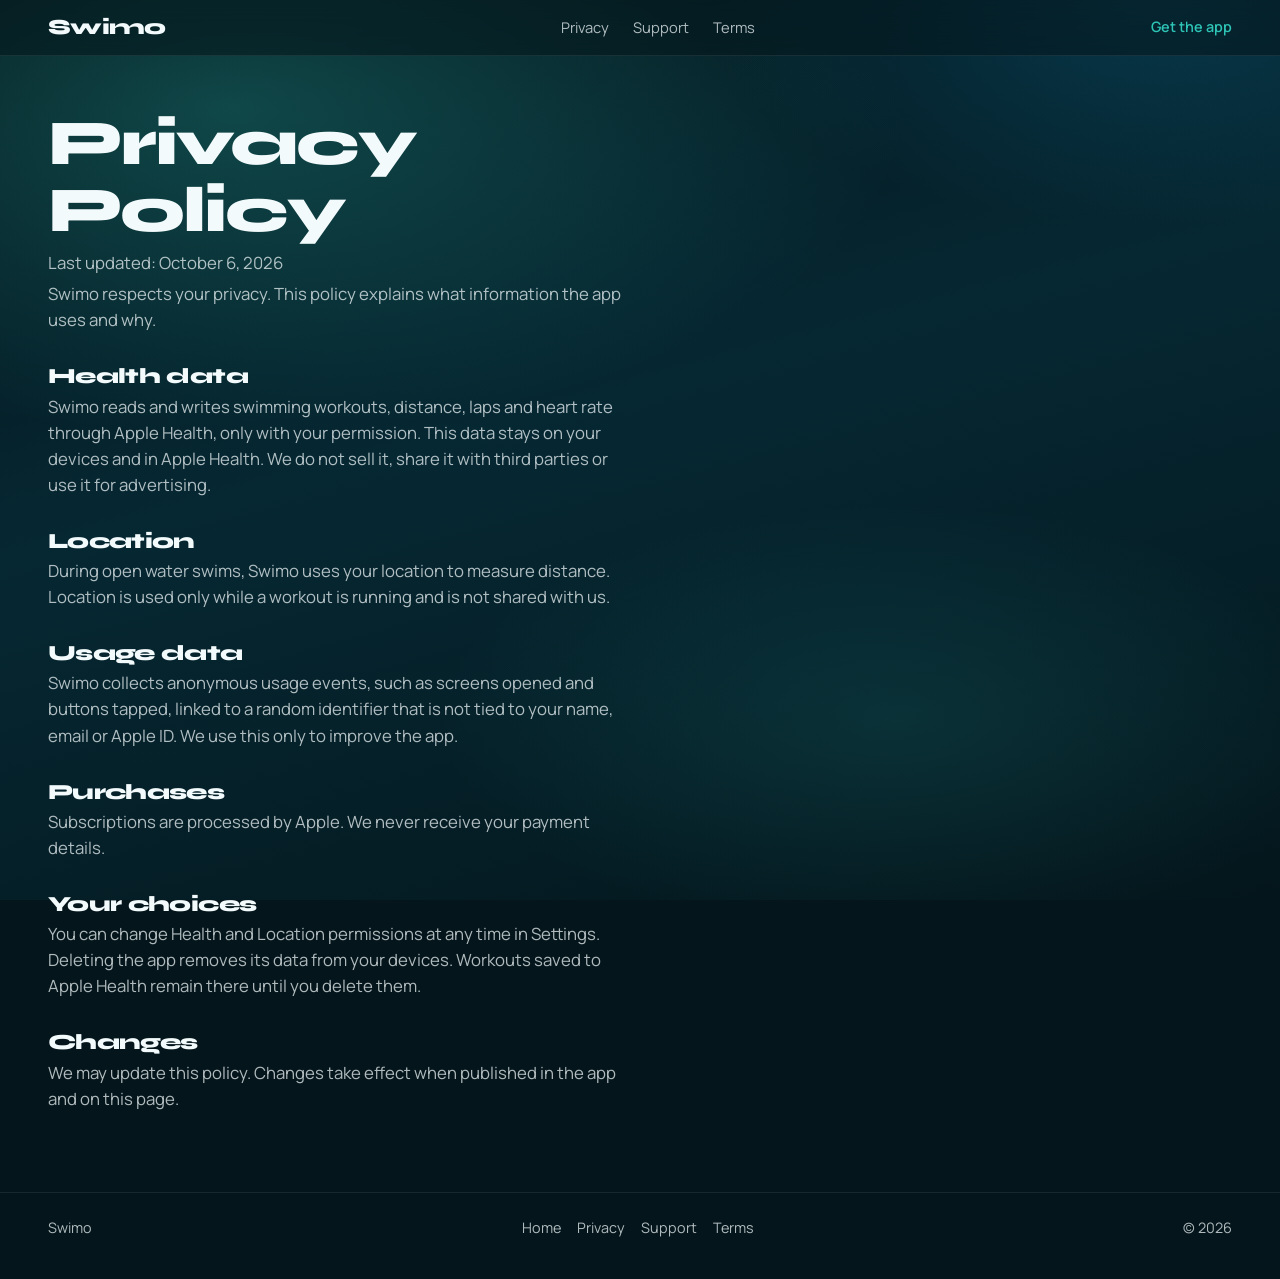
==== privacy.html @ 597577e4 "Add privacy, support, and terms pages for swimo.me. The marketing page now uses the Swimo name and t" ====
<!DOCTYPE html>
<html lang="en">
  <head>
    <meta charset="UTF-8" />
    <meta name="viewport" content="width=device-width, initial-scale=1" />
    <title>Privacy Policy — Swimo</title>
    <meta
      name="description"
      content="How Swimo uses health, location, and anonymous usage data."
    />
    <link rel="preconnect" href="https://fonts.googleapis.com" />
    <link rel="preconnect" href="https://fonts.gstatic.com" crossorigin />
    <link
      href="https://fonts.googleapis.com/css2?family=Manrope:wght@400;500;600;700&family=Syne:wght@600;700;800&display=swap"
      rel="stylesheet"
    />
    <link rel="icon" href="assets/app-icon.png" />
    <link rel="stylesheet" href="styles.css" />
  </head>
  <body>
    <div class="water" aria-hidden="true"></div>

    <header class="top">
      <a class="brand-mark" href="marketing">Swimo</a>
      <nav class="top-nav legal-nav">
        <a href="privacy" aria-current="page">Privacy</a>
        <a href="support">Support</a>
        <a href="terms">Terms</a>
      </nav>
      <a class="top-cta" href="https://apps.apple.com/us/app/swimo/id6764766248" rel="noopener">Get the app</a>
    </header>

    <main class="page">
      <h1>Privacy Policy</h1>
      <p class="updated">Last updated: October 6, 2026</p>
      <p>Swimo respects your privacy. This policy explains what information the app uses and why.</p>

      <h2>Health data</h2>
      <p>
        Swimo reads and writes swimming workouts, distance, laps and heart rate through Apple Health, only with your permission. This data stays on your devices and in Apple Health. We do not sell it, share it with third parties or use it for advertising.
      </p>

      <h2>Location</h2>
      <p>
        During open water swims, Swimo uses your location to measure distance. Location is used only while a workout is running and is not shared with us.
      </p>

      <h2>Usage data</h2>
      <p>
        Swimo collects anonymous usage events, such as screens opened and buttons tapped, linked to a random identifier that is not tied to your name, email or Apple ID. We use this only to improve the app.
      </p>

      <h2>Purchases</h2>
      <p>Subscriptions are processed by Apple. We never receive your payment details.</p>

      <h2>Your choices</h2>
      <p>
        You can change Health and Location permissions at any time in Settings. Deleting the app removes its data from your devices. Workouts saved to Apple Health remain there until you delete them.
      </p>

      <h2>Changes</h2>
      <p>We may update this policy. Changes take effect when published in the app and on this page.</p>
    </main>

    <footer class="foot">
      <span>Swimo</span>
      <nav class="foot-nav">
        <a href="marketing">Home</a>
        <a href="privacy">Privacy</a>
        <a href="support">Support</a>
        <a href="terms">Terms</a>
      </nav>
      <span>© <span id="year"></span></span>
    </footer>

    <script src="main.js"></script>
  </body>
</html>
---- styles.css ----
:root {
  --ink: #04161c;
  --foam: #f3fafb;
  --aqua: #2ec4b6;
  --deep: #0a4d68;
  --signal: #ff6b4a;
  --muted: rgba(243, 250, 251, 0.72);
  --ease: cubic-bezier(0.22, 1, 0.36, 1);
}

*,
*::before,
*::after {
  box-sizing: border-box;
}

html {
  scroll-behavior: smooth;
}

body {
  margin: 0;
  color: var(--foam);
  background: var(--ink);
  font-family: Manrope, sans-serif;
  font-size: 1.05rem;
  line-height: 1.55;
  overflow-x: hidden;
}

h1,
h2,
.brand-hero,
.brand-mark {
  font-family: Syne, sans-serif;
  font-weight: 800;
  letter-spacing: -0.03em;
  line-height: 1.05;
}

a {
  color: inherit;
  text-decoration: none;
}

.water {
  position: fixed;
  inset: 0;
  z-index: -1;
  background:
    radial-gradient(ellipse 80% 55% at 15% 10%, rgba(46, 196, 182, 0.28), transparent 55%),
    radial-gradient(ellipse 70% 50% at 90% 0%, rgba(10, 77, 104, 0.55), transparent 50%),
    radial-gradient(ellipse 60% 40% at 70% 80%, rgba(46, 196, 182, 0.12), transparent 60%),
    linear-gradient(165deg, #031015 0%, #062833 45%, #04161c 100%);
  background-size: 120% 120%, 100% 100%, 100% 100%, 100% 100%;
  animation: tide 18s var(--ease) infinite alternate;
}

@keyframes tide {
  from {
    background-position: 0% 40%, 100% 0%, 50% 100%, 0 0;
  }
  to {
    background-position: 30% 0%, 70% 20%, 40% 70%, 0 0;
  }
}

.top {
  position: sticky;
  top: 0;
  z-index: 10;
  display: flex;
  align-items: center;
  justify-content: space-between;
  flex-wrap: wrap;
  gap: 1rem;
  padding: 1rem clamp(1.25rem, 4vw, 3rem);
  backdrop-filter: blur(14px);
  background: rgba(4, 22, 28, 0.55);
  border-bottom: 1px solid rgba(243, 250, 251, 0.08);
}

.brand-mark {
  font-size: 1.35rem;
}

.top-nav {
  display: none;
  gap: 1.5rem;
  font-size: 0.92rem;
  color: var(--muted);
}

.top-nav a:hover,
.foot-nav a:hover {
  color: var(--foam);
}

.legal-nav {
  display: flex;
}

.foot-nav {
  display: flex;
  gap: 1rem;
}

.top-cta {
  font-size: 0.9rem;
  font-weight: 600;
  color: var(--aqua);
}

.hero {
  min-height: 100svh;
  display: grid;
  align-items: center;
  gap: clamp(2rem, 5vw, 4rem);
  padding: clamp(3rem, 8vh, 6rem) clamp(1.25rem, 4vw, 3rem) 4rem;
  grid-template-columns: 1fr;
}

.brand-hero {
  margin: 0 0 0.75rem;
  font-size: clamp(2.8rem, 10vw, 5.5rem);
  background: linear-gradient(120deg, var(--foam) 20%, var(--aqua) 90%);
  -webkit-background-clip: text;
  background-clip: text;
  color: transparent;
  animation: rise 0.9s var(--ease) both;
}

.hero h1 {
  margin: 0;
  max-width: 11ch;
  font-size: clamp(2rem, 6vw, 3.4rem);
  animation: rise 0.9s var(--ease) 0.08s both;
}

.lede {
  margin: 1.1rem 0 0;
  max-width: 34rem;
  color: var(--muted);
  font-size: 1.08rem;
  animation: rise 0.9s var(--ease) 0.16s both;
}

.cta-row {
  display: flex;
  flex-wrap: wrap;
  gap: 0.85rem;
  margin-top: 1.75rem;
  animation: rise 0.9s var(--ease) 0.24s both;
}

.btn {
  display: inline-flex;
  align-items: center;
  justify-content: center;
  padding: 0.85rem 1.35rem;
  border-radius: 0.65rem;
  font-weight: 700;
  font-size: 0.95rem;
  transition: background 0.2s ease, color 0.2s ease, border-color 0.2s ease;
}

.btn.primary {
  background: var(--signal);
  color: #1a0a06;
}

.btn.primary:hover {
  filter: brightness(1.06);
}

.btn.ghost {
  border: 1px solid rgba(243, 250, 251, 0.28);
  color: var(--foam);
}

.btn.ghost:hover {
  border-color: var(--aqua);
  color: var(--aqua);
}

.hero-visual {
  animation: rise 1s var(--ease) 0.2s both;
}

.watch-stage {
  position: relative;
  width: min(100%, 26rem);
  margin-inline: auto;
  aspect-ratio: 1;
  display: grid;
  place-items: center;
}

.logo-orb {
  position: absolute;
  width: 72%;
  opacity: 0.18;
  filter: blur(1px);
  animation: drift 10s ease-in-out infinite alternate;
}

.watch-face {
  position: relative;
  width: min(72%, 15rem);
  aspect-ratio: 0.86;
  padding: 1.4rem 1.15rem;
  border-radius: 2rem;
  background: linear-gradient(160deg, #f7fcfd, #d7eef1);
  color: var(--ink);
  box-shadow:
    0 0 0 10px rgba(4, 22, 28, 0.55),
    0 30px 60px rgba(0, 0, 0, 0.35);
  display: flex;
  flex-direction: column;
}

.wf-label {
  font-size: 0.85rem;
  font-weight: 600;
  opacity: 0.65;
}

.wf-value {
  font-family: Syne, sans-serif;
  font-size: 3.4rem;
  font-weight: 800;
  color: var(--deep);
  line-height: 1;
}

.wf-sub {
  margin-top: 0.2rem;
  font-size: 0.9rem;
  font-weight: 600;
}

.wf-bars {
  margin-top: auto;
  display: flex;
  align-items: flex-end;
  gap: 0.28rem;
  height: 3.2rem;
}

.wf-bars i {
  flex: 1;
  display: block;
  border-radius: 999px;
  background: var(--aqua);
  transform-origin: bottom;
  animation: bar 2.8s var(--ease) infinite alternate;
}

.wf-bars i:nth-child(1) { height: 35%; animation-delay: 0s; }
.wf-bars i:nth-child(2) { height: 55%; animation-delay: 0.1s; }
.wf-bars i:nth-child(3) { height: 42%; animation-delay: 0.2s; }
.wf-bars i:nth-child(4) { height: 78%; animation-delay: 0.05s; }
.wf-bars i:nth-child(5) { height: 60%; animation-delay: 0.15s; }
.wf-bars i:nth-child(6) { height: 90%; animation-delay: 0.25s; }
.wf-bars i:nth-child(7) { height: 48%; animation-delay: 0.08s; }
.wf-bars i:nth-child(8) { height: 66%; animation-delay: 0.18s; }

@keyframes bar {
  to {
    transform: scaleY(0.72);
  }
}

@keyframes drift {
  from {
    transform: translate(-4%, 2%) scale(1);
  }
  to {
    transform: translate(3%, -3%) scale(1.04);
  }
}

@keyframes rise {
  from {
    opacity: 0;
    transform: translateY(1.25rem);
  }
  to {
    opacity: 1;
    transform: translateY(0);
  }
}

.band,
.split,
.close {
  padding: clamp(4rem, 10vh, 7rem) clamp(1.25rem, 4vw, 3rem);
  max-width: 72rem;
  margin: 0 auto;
}

.eyebrow {
  margin: 0 0 0.6rem;
  text-transform: uppercase;
  letter-spacing: 0.14em;
  font-size: 0.75rem;
  font-weight: 700;
  color: var(--aqua);
}

h2 {
  margin: 0;
  font-size: clamp(1.8rem, 4.5vw, 2.8rem);
  max-width: 14ch;
}

.support {
  margin: 1rem 0 0;
  max-width: 36rem;
  color: var(--muted);
}

.metric-strip {
  list-style: none;
  display: flex;
  flex-wrap: wrap;
  gap: 0.75rem 1.5rem;
  padding: 0;
  margin: 2.25rem 0 0;
  font-family: Syne, sans-serif;
  font-weight: 700;
  font-size: clamp(1.4rem, 3vw, 2rem);
  color: rgba(243, 250, 251, 0.92);
}

.metric-strip li {
  position: relative;
}

.metric-strip li:not(:last-child)::after {
  content: "·";
  margin-left: 1.5rem;
  color: var(--aqua);
}

.split {
  display: grid;
  gap: 2rem;
  align-items: center;
}

.route-panel {
  border-radius: 1.25rem;
  border: 1px dashed rgba(243, 250, 251, 0.25);
  background: rgba(10, 77, 104, 0.25);
  color: var(--aqua);
  min-height: 14rem;
  display: grid;
  place-items: center;
  overflow: hidden;
}

.route-line {
  stroke-dasharray: 420;
  stroke-dashoffset: 420;
}

.reveal.in-view .route-line {
  animation: draw 1.6s var(--ease) forwards;
}

@keyframes draw {
  to {
    stroke-dashoffset: 0;
  }
}

.graph {
  margin-top: 2.5rem;
  display: flex;
  align-items: flex-end;
  gap: 0.45rem;
  height: 7rem;
  max-width: 28rem;
}

.graph span {
  flex: 1;
  border-radius: 999px;
  background: linear-gradient(180deg, var(--aqua), var(--deep));
  transform-origin: bottom;
  transform: scaleY(0.2);
  opacity: 0.35;
}

.reveal.in-view .graph span {
  animation: grow 0.8s var(--ease) forwards;
}

.graph span:nth-child(1) { height: 40%; animation-delay: 0.05s; }
.graph span:nth-child(2) { height: 55%; animation-delay: 0.1s; }
.graph span:nth-child(3) { height: 35%; animation-delay: 0.15s; }
.graph span:nth-child(4) { height: 70%; animation-delay: 0.2s; }
.graph span:nth-child(5) { height: 48%; animation-delay: 0.25s; }
.graph span:nth-child(6) { height: 82%; animation-delay: 0.3s; }
.graph span:nth-child(7) { height: 60%; animation-delay: 0.35s; }
.graph span:nth-child(8) { height: 45%; animation-delay: 0.4s; }
.graph span:nth-child(9) { height: 75%; animation-delay: 0.45s; }
.graph span:nth-child(10) { height: 52%; animation-delay: 0.5s; }
.graph span:nth-child(11) { height: 88%; animation-delay: 0.55s; }
.graph span:nth-child(12) { height: 64%; animation-delay: 0.6s; }

@keyframes grow {
  to {
    transform: scaleY(1);
    opacity: 1;
  }
}

.close {
  text-align: left;
  padding-bottom: 6rem;
}

.close .btn {
  margin-top: 1.75rem;
}

.foot {
  display: flex;
  flex-wrap: wrap;
  gap: 0.75rem 1.5rem;
  justify-content: space-between;
  align-items: center;
  padding: 1.5rem clamp(1.25rem, 4vw, 3rem) 2.5rem;
  border-top: 1px solid rgba(243, 250, 251, 0.08);
  color: var(--muted);
  font-size: 0.9rem;
}

.page {
  max-width: 42rem;
  padding: clamp(2.5rem, 6vh, 4.5rem) clamp(1.25rem, 4vw, 3rem) 5rem;
}

.page h1 {
  margin: 0;
  font-size: clamp(2.4rem, 6vw, 4rem);
}

.page .updated,
.page p,
.page li {
  color: var(--muted);
}

.page h2 {
  margin: 2rem 0 0.35rem;
  font-size: 1.35rem;
}

.page p,
.page ul {
  margin: 0.35rem 0 0;
}

.page a:not(.btn) {
  color: var(--aqua);
  text-decoration: underline;
  text-underline-offset: 0.15em;
}

.page .actions {
  display: flex;
  flex-wrap: wrap;
  gap: 0.85rem;
  margin-top: 1.75rem;
}

.reveal {
  opacity: 0;
  transform: translateY(1.25rem);
  transition: opacity 0.75s var(--ease), transform 0.75s var(--ease);
}

.reveal.in-view {
  opacity: 1;
  transform: none;
}

@media (min-width: 860px) {
  .top-nav {
    display: flex;
  }

  .hero {
    grid-template-columns: 1.05fr 0.95fr;
  }

  .split {
    grid-template-columns: 1fr 1fr;
  }
}

@media (prefers-reduced-motion: reduce) {
  .water,
  .logo-orb,
  .wf-bars i,
  .brand-hero,
  .hero h1,
  .lede,
  .cta-row,
  .hero-visual {
    animation: none !important;
  }

  .reveal {
    opacity: 1;
    transform: none;
    transition: none;
  }

  .reveal.in-view .route-line,
  .reveal.in-view .graph span {
    animation: none;
    stroke-dashoffset: 0;
    transform: none;
    opacity: 1;
  }

  html {
    scroll-behavior: auto;
  }
}
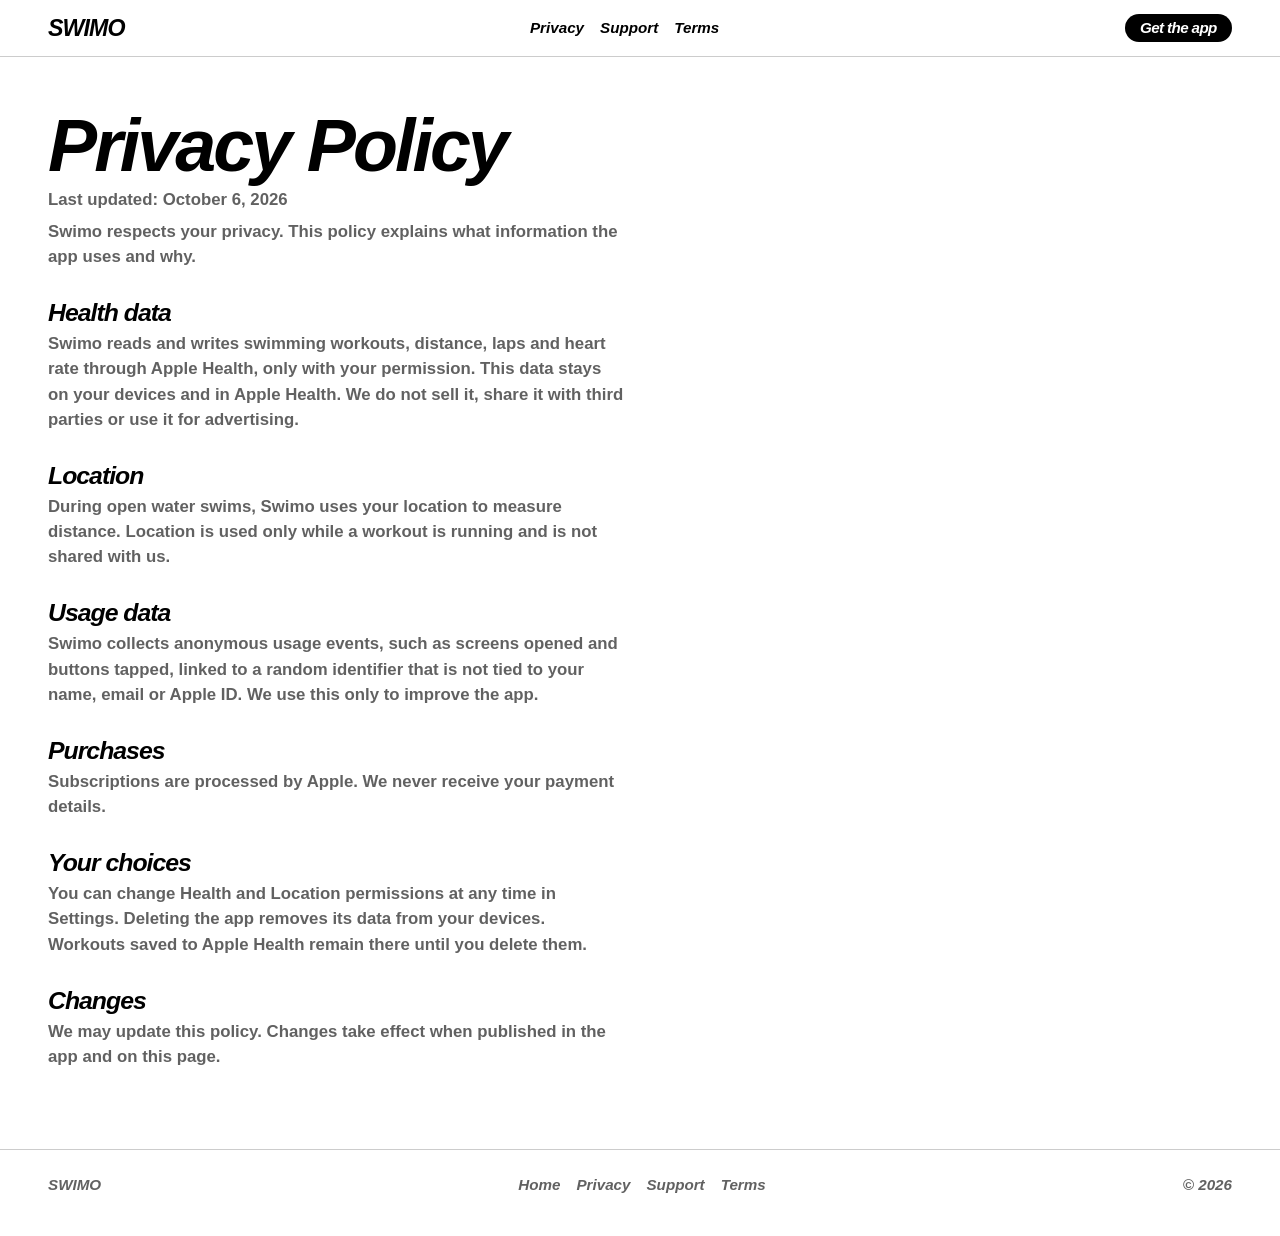
==== commit 5ee4d227: "Restyle the site with the watch app type and palette. Headlines and buttons use heavy italic system " ====
--- a/privacy.html
+++ b/privacy.html
@@ -8,20 +8,12 @@
       name="description"
       content="How Swimo uses health, location, and anonymous usage data."
     />
-    <link rel="preconnect" href="https://fonts.googleapis.com" />
-    <link rel="preconnect" href="https://fonts.gstatic.com" crossorigin />
-    <link
-      href="https://fonts.googleapis.com/css2?family=Manrope:wght@400;500;600;700&family=Syne:wght@600;700;800&display=swap"
-      rel="stylesheet"
-    />
     <link rel="icon" href="assets/app-icon.png" />
     <link rel="stylesheet" href="styles.css" />
   </head>
   <body>
-    <div class="water" aria-hidden="true"></div>
-
     <header class="top">
-      <a class="brand-mark" href="marketing">Swimo</a>
+      <a class="brand-mark" href="marketing">SWIMO</a>
       <nav class="top-nav legal-nav">
         <a href="privacy" aria-current="page">Privacy</a>
         <a href="support">Support</a>
@@ -63,7 +55,7 @@
     </main>
 
     <footer class="foot">
-      <span>Swimo</span>
+      <span>SWIMO</span>
       <nav class="foot-nav">
         <a href="marketing">Home</a>
         <a href="privacy">Privacy</a>
--- a/styles.css
+++ b/styles.css
@@ -1,11 +1,14 @@
 :root {
-  --ink: #04161c;
-  --foam: #f3fafb;
-  --aqua: #2ec4b6;
-  --deep: #0a4d68;
-  --signal: #ff6b4a;
-  --muted: rgba(243, 250, 251, 0.72);
+  --background: #ffffff;
+  --foreground: #000000;
+  --accent: #ff2d55;
+  --widget-start: #00ff88;
+  --widget-end: #3cd3fe;
+  --section: #d6d6d6;
+  --muted: rgba(0, 0, 0, 0.62);
+  --line: rgba(0, 0, 0, 0.2);
   --ease: cubic-bezier(0.22, 1, 0.36, 1);
+  --display: -apple-system, BlinkMacSystemFont, "SF Pro Display", "SF Pro Text", "Helvetica Neue", sans-serif;
 }
 
 *,
@@ -20,49 +23,35 @@
 
 body {
   margin: 0;
-  color: var(--foam);
-  background: var(--ink);
-  font-family: Manrope, sans-serif;
+  color: var(--foreground);
+  background: var(--background);
+  font-family: var(--display);
   font-size: 1.05rem;
-  line-height: 1.55;
+  font-weight: 500;
+  line-height: 1.45;
   overflow-x: hidden;
 }
 
 h1,
 h2,
 .brand-hero,
-.brand-mark {
-  font-family: Syne, sans-serif;
-  font-weight: 800;
-  letter-spacing: -0.03em;
-  line-height: 1.05;
+.brand-mark,
+.eyebrow,
+.btn,
+.top-cta,
+.metric-strip,
+.wf-value,
+.page h2 {
+  font-family: var(--display);
+  font-weight: 900;
+  font-style: italic;
+  letter-spacing: -0.04em;
+  line-height: 0.95;
 }
 
 a {
   color: inherit;
   text-decoration: none;
-}
-
-.water {
-  position: fixed;
-  inset: 0;
-  z-index: -1;
-  background:
-    radial-gradient(ellipse 80% 55% at 15% 10%, rgba(46, 196, 182, 0.28), transparent 55%),
-    radial-gradient(ellipse 70% 50% at 90% 0%, rgba(10, 77, 104, 0.55), transparent 50%),
-    radial-gradient(ellipse 60% 40% at 70% 80%, rgba(46, 196, 182, 0.12), transparent 60%),
-    linear-gradient(165deg, #031015 0%, #062833 45%, #04161c 100%);
-  background-size: 120% 120%, 100% 100%, 100% 100%, 100% 100%;
-  animation: tide 18s var(--ease) infinite alternate;
-}
-
-@keyframes tide {
-  from {
-    background-position: 0% 40%, 100% 0%, 50% 100%, 0 0;
-  }
-  to {
-    background-position: 30% 0%, 70% 20%, 40% 70%, 0 0;
-  }
 }
 
 .top {
@@ -73,42 +62,43 @@
   align-items: center;
   justify-content: space-between;
   flex-wrap: wrap;
-  gap: 1rem;
-  padding: 1rem clamp(1.25rem, 4vw, 3rem);
-  backdrop-filter: blur(14px);
-  background: rgba(4, 22, 28, 0.55);
-  border-bottom: 1px solid rgba(243, 250, 251, 0.08);
+  gap: 0.75rem 1rem;
+  padding: 0.85rem clamp(1.25rem, 4vw, 3rem);
+  background: var(--background);
+  border-bottom: 1px solid var(--line);
 }
 
 .brand-mark {
-  font-size: 1.35rem;
+  font-size: 1.45rem;
 }
 
 .top-nav {
   display: none;
-  gap: 1.5rem;
-  font-size: 0.92rem;
-  color: var(--muted);
+  gap: 1.25rem;
+  font-size: 0.95rem;
+  font-weight: 700;
+  font-style: italic;
 }
 
 .top-nav a:hover,
 .foot-nav a:hover {
-  color: var(--foam);
-}
-
-.legal-nav {
-  display: flex;
-}
-
+  color: var(--accent);
+}
+
+.legal-nav,
 .foot-nav {
   display: flex;
   gap: 1rem;
 }
 
 .top-cta {
-  font-size: 0.9rem;
-  font-weight: 600;
-  color: var(--aqua);
+  display: inline-flex;
+  align-items: center;
+  padding: 0.45rem 0.95rem;
+  border-radius: 999px;
+  background: var(--foreground);
+  color: var(--background);
+  font-size: 0.95rem;
 }
 
 .hero {
@@ -121,34 +111,34 @@
 }
 
 .brand-hero {
-  margin: 0 0 0.75rem;
-  font-size: clamp(2.8rem, 10vw, 5.5rem);
-  background: linear-gradient(120deg, var(--foam) 20%, var(--aqua) 90%);
-  -webkit-background-clip: text;
-  background-clip: text;
-  color: transparent;
+  margin: 0 0 0.85rem;
+  font-size: clamp(4.2rem, 14vw, 8rem);
   animation: rise 0.9s var(--ease) both;
 }
 
 .hero h1 {
   margin: 0;
-  max-width: 11ch;
-  font-size: clamp(2rem, 6vw, 3.4rem);
+  max-width: 12ch;
+  font-size: clamp(2rem, 5vw, 3.2rem);
   animation: rise 0.9s var(--ease) 0.08s both;
 }
 
 .lede {
-  margin: 1.1rem 0 0;
+  margin: 1.15rem 0 0;
   max-width: 34rem;
   color: var(--muted);
   font-size: 1.08rem;
+  font-weight: 600;
+  font-style: normal;
+  letter-spacing: 0;
+  line-height: 1.45;
   animation: rise 0.9s var(--ease) 0.16s both;
 }
 
 .cta-row {
   display: flex;
   flex-wrap: wrap;
-  gap: 0.85rem;
+  gap: 0.75rem;
   margin-top: 1.75rem;
   animation: rise 0.9s var(--ease) 0.24s both;
 }
@@ -157,30 +147,29 @@
   display: inline-flex;
   align-items: center;
   justify-content: center;
-  padding: 0.85rem 1.35rem;
-  border-radius: 0.65rem;
-  font-weight: 700;
-  font-size: 0.95rem;
-  transition: background 0.2s ease, color 0.2s ease, border-color 0.2s ease;
+  padding: 0.7rem 1.25rem;
+  border-radius: 999px;
+  border: 0;
+  font-size: 1.05rem;
+  line-height: 1;
 }
 
 .btn.primary {
-  background: var(--signal);
-  color: #1a0a06;
+  background: var(--widget-start);
+  color: var(--foreground);
 }
 
 .btn.primary:hover {
-  filter: brightness(1.06);
+  filter: brightness(0.96);
 }
 
 .btn.ghost {
-  border: 1px solid rgba(243, 250, 251, 0.28);
-  color: var(--foam);
+  background: var(--foreground);
+  color: var(--background);
 }
 
 .btn.ghost:hover {
-  border-color: var(--aqua);
-  color: var(--aqua);
+  background: var(--accent);
 }
 
 .hero-visual {
@@ -189,7 +178,7 @@
 
 .watch-stage {
   position: relative;
-  width: min(100%, 26rem);
+  width: min(100%, 24rem);
   margin-inline: auto;
   aspect-ratio: 1;
   display: grid;
@@ -198,45 +187,41 @@
 
 .logo-orb {
   position: absolute;
-  width: 72%;
-  opacity: 0.18;
-  filter: blur(1px);
-  animation: drift 10s ease-in-out infinite alternate;
+  width: 78%;
+  opacity: 0.12;
 }
 
 .watch-face {
   position: relative;
-  width: min(72%, 15rem);
+  width: min(78%, 16rem);
   aspect-ratio: 0.86;
-  padding: 1.4rem 1.15rem;
-  border-radius: 2rem;
-  background: linear-gradient(160deg, #f7fcfd, #d7eef1);
-  color: var(--ink);
-  box-shadow:
-    0 0 0 10px rgba(4, 22, 28, 0.55),
-    0 30px 60px rgba(0, 0, 0, 0.35);
+  padding: 1.35rem 1.15rem 1.1rem;
+  border-radius: 2.4rem;
+  background: var(--background);
+  color: var(--foreground);
+  border: 2px solid var(--foreground);
+  box-shadow: 0 0 0 10px var(--section);
   display: flex;
   flex-direction: column;
 }
 
 .wf-label {
-  font-size: 0.85rem;
-  font-weight: 600;
-  opacity: 0.65;
+  font-size: 1rem;
+  font-weight: 900;
+  font-style: italic;
 }
 
 .wf-value {
-  font-family: Syne, sans-serif;
-  font-size: 3.4rem;
-  font-weight: 800;
-  color: var(--deep);
-  line-height: 1;
+  font-size: 4.6rem;
+  color: var(--foreground);
 }
 
 .wf-sub {
-  margin-top: 0.2rem;
-  font-size: 0.9rem;
-  font-weight: 600;
+  margin-top: 0.15rem;
+  font-size: 1rem;
+  font-weight: 700;
+  font-style: italic;
+  color: var(--accent);
 }
 
 .wf-bars {
@@ -244,16 +229,20 @@
   display: flex;
   align-items: flex-end;
   gap: 0.28rem;
-  height: 3.2rem;
+  height: 3.4rem;
 }
 
 .wf-bars i {
   flex: 1;
   display: block;
   border-radius: 999px;
-  background: var(--aqua);
+  background: var(--widget-start);
   transform-origin: bottom;
   animation: bar 2.8s var(--ease) infinite alternate;
+}
+
+.wf-bars i:nth-child(6) {
+  background: var(--accent);
 }
 
 .wf-bars i:nth-child(1) { height: 35%; animation-delay: 0s; }
@@ -271,15 +260,6 @@
   }
 }
 
-@keyframes drift {
-  from {
-    transform: translate(-4%, 2%) scale(1);
-  }
-  to {
-    transform: translate(3%, -3%) scale(1.04);
-  }
-}
-
 @keyframes rise {
   from {
     opacity: 0;
@@ -299,18 +279,26 @@
   margin: 0 auto;
 }
 
+.band:nth-of-type(even) {
+  background: var(--section);
+  max-width: none;
+}
+
+.band:nth-of-type(even) > * {
+  max-width: 72rem;
+  margin-right: auto;
+  margin-left: auto;
+}
+
 .eyebrow {
-  margin: 0 0 0.6rem;
-  text-transform: uppercase;
-  letter-spacing: 0.14em;
-  font-size: 0.75rem;
-  font-weight: 700;
-  color: var(--aqua);
+  margin: 0 0 0.7rem;
+  font-size: 0.95rem;
+  color: var(--accent);
 }
 
 h2 {
   margin: 0;
-  font-size: clamp(1.8rem, 4.5vw, 2.8rem);
+  font-size: clamp(2rem, 5vw, 3.4rem);
   max-width: 14ch;
 }
 
@@ -318,29 +306,31 @@
   margin: 1rem 0 0;
   max-width: 36rem;
   color: var(--muted);
+  font-weight: 600;
+  font-style: normal;
+  letter-spacing: 0;
+  line-height: 1.45;
 }
 
 .metric-strip {
   list-style: none;
   display: flex;
   flex-wrap: wrap;
-  gap: 0.75rem 1.5rem;
+  gap: 0.75rem 1.4rem;
   padding: 0;
   margin: 2.25rem 0 0;
-  font-family: Syne, sans-serif;
-  font-weight: 700;
-  font-size: clamp(1.4rem, 3vw, 2rem);
-  color: rgba(243, 250, 251, 0.92);
-}
-
-.metric-strip li {
-  position: relative;
+  font-size: clamp(1.45rem, 3vw, 2.1rem);
+}
+
+.metric-strip li:nth-child(5) {
+  color: var(--accent);
 }
 
 .metric-strip li:not(:last-child)::after {
   content: "·";
-  margin-left: 1.5rem;
-  color: var(--aqua);
+  margin-left: 1.4rem;
+  color: var(--widget-start);
+  font-style: normal;
 }
 
 .split {
@@ -350,10 +340,10 @@
 }
 
 .route-panel {
-  border-radius: 1.25rem;
-  border: 1px dashed rgba(243, 250, 251, 0.25);
-  background: rgba(10, 77, 104, 0.25);
-  color: var(--aqua);
+  border-radius: 1.75rem;
+  border: 1px dashed var(--line);
+  background: var(--section);
+  color: var(--foreground);
   min-height: 14rem;
   display: grid;
   place-items: center;
@@ -361,6 +351,7 @@
 }
 
 .route-line {
+  stroke: var(--widget-start);
   stroke-dasharray: 420;
   stroke-dashoffset: 420;
 }
@@ -387,10 +378,14 @@
 .graph span {
   flex: 1;
   border-radius: 999px;
-  background: linear-gradient(180deg, var(--aqua), var(--deep));
+  background: var(--widget-start);
   transform-origin: bottom;
   transform: scaleY(0.2);
-  opacity: 0.35;
+  opacity: 0.45;
+}
+
+.graph span:nth-child(11) {
+  background: var(--accent);
 }
 
 .reveal.in-view .graph span {
@@ -418,12 +413,24 @@
 }
 
 .close {
+  max-width: none;
+  background: var(--widget-start);
   text-align: left;
-  padding-bottom: 6rem;
+}
+
+.close h2,
+.close .support {
+  color: var(--foreground);
+}
+
+.close .support {
+  color: rgba(0, 0, 0, 0.72);
 }
 
 .close .btn {
   margin-top: 1.75rem;
+  background: var(--foreground);
+  color: var(--background);
 }
 
 .foot {
@@ -433,9 +440,11 @@
   justify-content: space-between;
   align-items: center;
   padding: 1.5rem clamp(1.25rem, 4vw, 3rem) 2.5rem;
-  border-top: 1px solid rgba(243, 250, 251, 0.08);
+  border-top: 1px solid var(--line);
   color: var(--muted);
-  font-size: 0.9rem;
+  font-size: 0.95rem;
+  font-weight: 700;
+  font-style: italic;
 }
 
 .page {
@@ -445,35 +454,44 @@
 
 .page h1 {
   margin: 0;
-  font-size: clamp(2.4rem, 6vw, 4rem);
+  font-size: clamp(2.8rem, 7vw, 4.6rem);
 }
 
 .page .updated,
 .page p,
 .page li {
   color: var(--muted);
+  font-weight: 600;
+  font-style: normal;
+  letter-spacing: 0;
+  line-height: 1.5;
 }
 
 .page h2 {
-  margin: 2rem 0 0.35rem;
-  font-size: 1.35rem;
+  margin: 2rem 0 0.4rem;
+  font-size: 1.55rem;
+  color: var(--foreground);
 }
 
 .page p,
 .page ul {
-  margin: 0.35rem 0 0;
+  margin: 0.4rem 0 0;
 }
 
 .page a:not(.btn) {
-  color: var(--aqua);
+  color: var(--foreground);
   text-decoration: underline;
-  text-underline-offset: 0.15em;
+  text-underline-offset: 0.16em;
+}
+
+.page a:not(.btn):hover {
+  color: var(--accent);
 }
 
 .page .actions {
   display: flex;
   flex-wrap: wrap;
-  gap: 0.85rem;
+  gap: 0.75rem;
   margin-top: 1.75rem;
 }
 
@@ -503,8 +521,6 @@
 }
 
 @media (prefers-reduced-motion: reduce) {
-  .water,
-  .logo-orb,
   .wf-bars i,
   .brand-hero,
   .hero h1,
